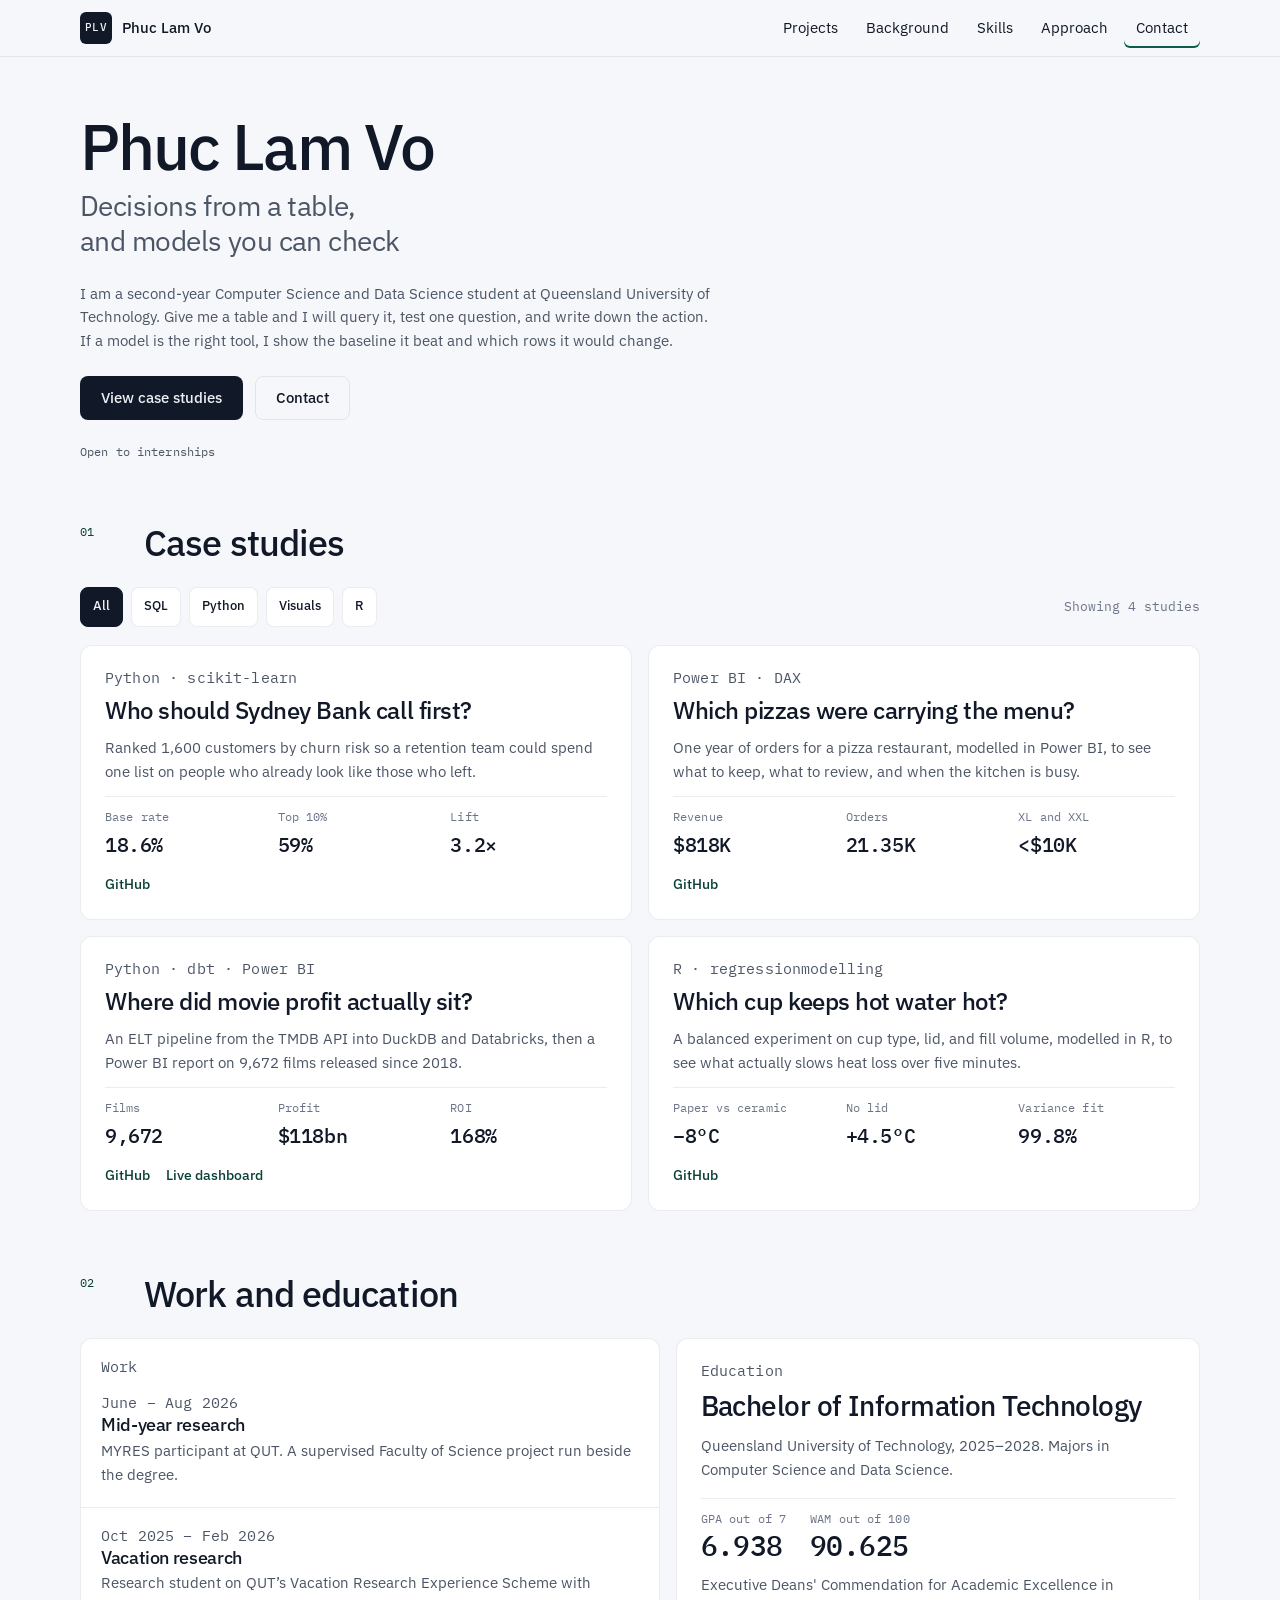
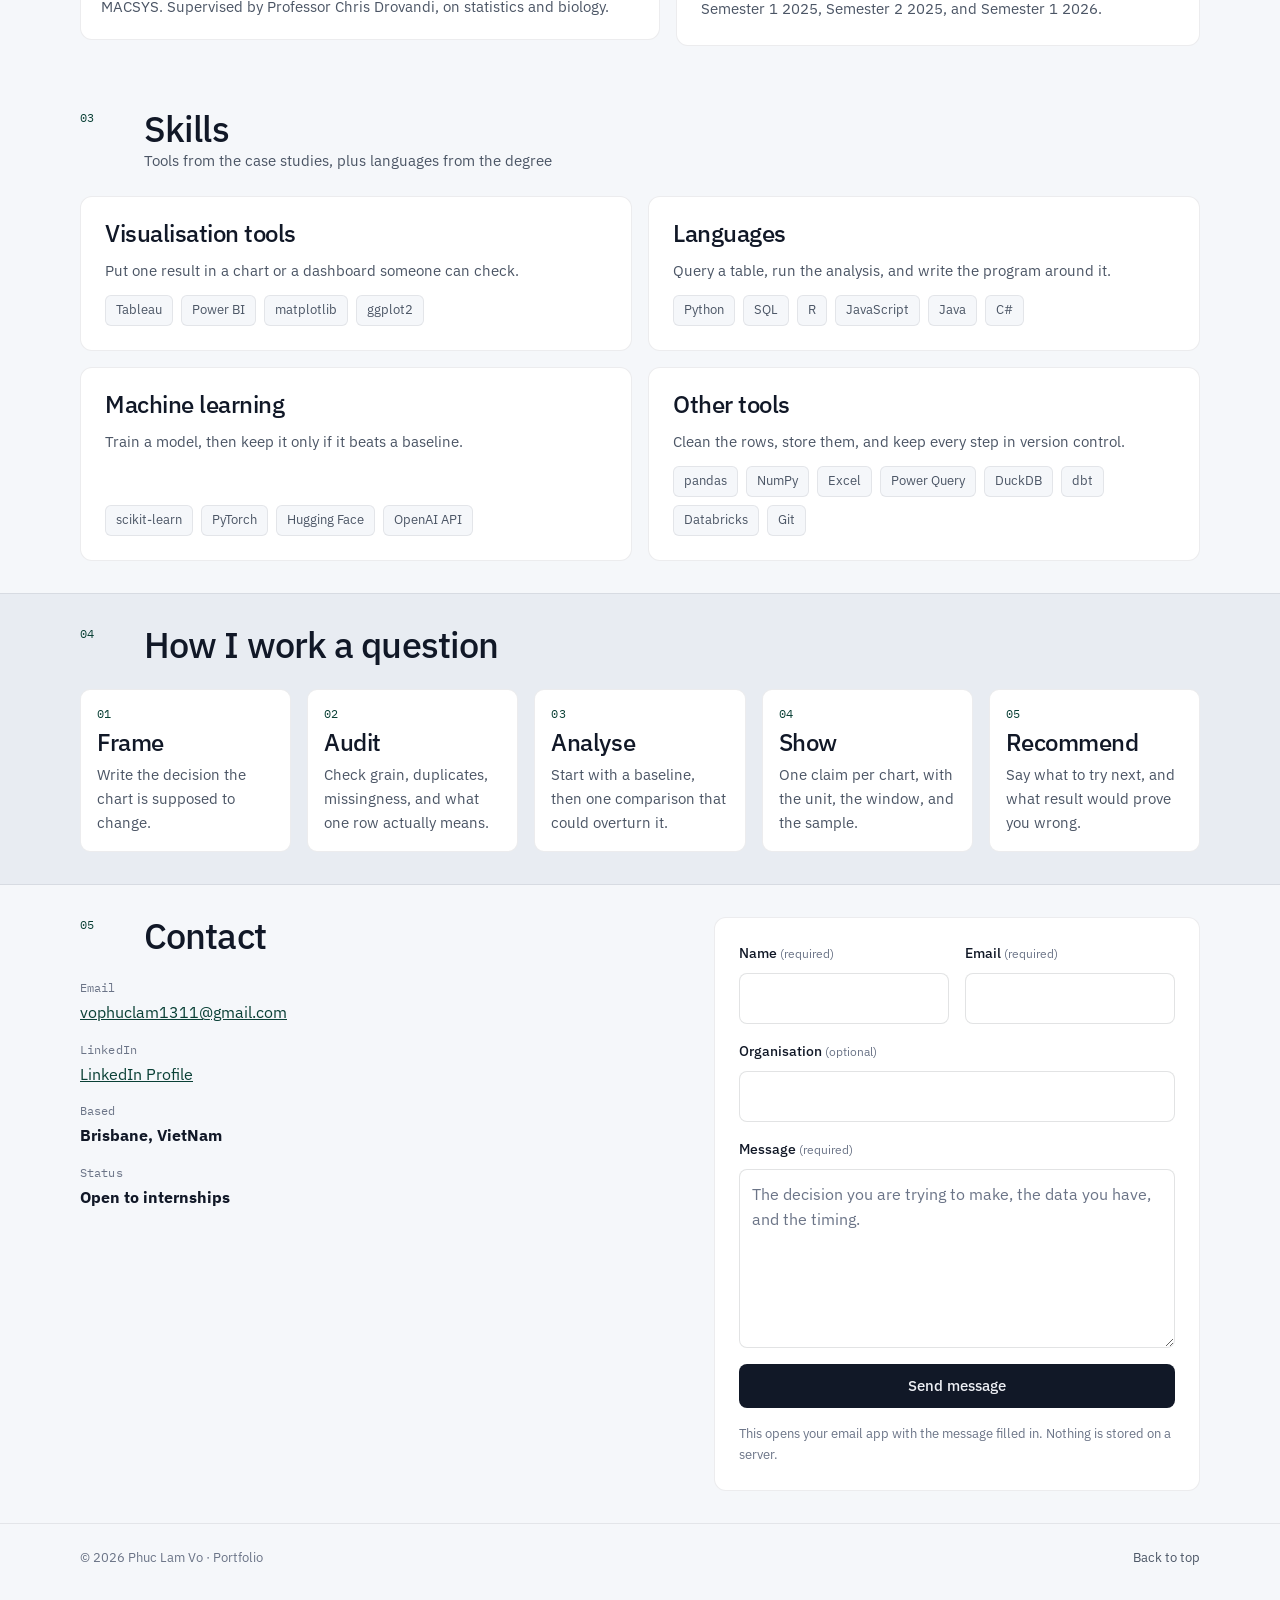
==== index.html @ daa35de5 "Develop the pages of portfolio" ====
<!DOCTYPE html>
<html lang="en-AU">
<head>
  <meta charset="utf-8">
  <meta name="viewport" content="width=device-width, initial-scale=1, viewport-fit=cover">
  <meta name="description" content="SQL, Python, and case studies that end in a decision you can check.">
  <meta name="theme-color" content="#f5f7fa">
  <title>Phuc Lam Vo</title>
  <link rel="icon" href="assets/favicon.svg" type="image/svg+xml">
  <link rel="preconnect" href="https://fonts.googleapis.com">
  <link rel="preconnect" href="https://fonts.gstatic.com" crossorigin>
  <link href="https://fonts.googleapis.com/css2?family=IBM+Plex+Mono:wght@400;500&amp;family=IBM+Plex+Sans:wght@400;500&amp;display=swap" rel="stylesheet">
  <link rel="stylesheet" href="css/styles.css">
  <script src="js/main.js" defer></script>
</head>
<body id="top">
  <a class="skip" href="#content">Skip to content</a>
  <header class="site-header">
    <div class="wrap header-inner">
      <a class="brand" href="#top">
        <span class="brand-mark" aria-hidden="true">PLV</span>
        <span class="brand-name">Phuc Lam Vo</span>
      </a>
      <button class="nav-toggle" type="button" aria-expanded="false" aria-controls="site-nav">
        <span class="nav-toggle-lines" aria-hidden="true"></span>
        <span class="visually-hidden">Menu</span>
      </button>
      <nav id="site-nav" class="nav-panel" aria-label="Primary">
        <a href="#projects">Projects</a>
        <a href="#background">Background</a>
        <a href="#skills">Skills</a>
        <a href="#approach">Approach</a>
        <a href="#contact">Contact</a>
      </nav>
    </div>
  </header>

  <main id="content" tabindex="-1">
    <section class="hero">
      <div class="wrap hero-copy">
        <div class="hero-title">
          <h1>Phuc Lam Vo</h1>
          <p class="display">Decisions from a table, and models you can check</p>
        </div>
          <p class="lede">I am a second-year Computer Science and Data Science student at Queensland University of Technology. Give me a table and I will query it, test one question, and write down the action. If a model is the right tool, I show the baseline it beat and which rows it would change.</p>
        <div class="hero-actions">
          <a class="btn btn-primary" href="#projects">View case studies</a>
          <a class="btn btn-ghost" href="#contact">Contact</a>
        </div>
        <p class="availability">Open to internships</p>
      </div>
    </section>





    <section class="section" id="projects">
      <div class="wrap">
        <header class="section-head">
          <p class="index">01</p>
          <div>
            <h2>Case studies</h2>
          </div>
        </header>
        <div class="projects-toolbar">
          <div class="filters" role="group" aria-label="Filter case studies">
            <button class="filter" type="button" data-filter="all" aria-pressed="true">All</button>
            <button class="filter" type="button" data-filter="sql" aria-pressed="false">SQL</button>
            <button class="filter" type="button" data-filter="python" aria-pressed="false">Python</button>
            <button class="filter" type="button" data-filter="visual" aria-pressed="false">Visuals</button>
            <button class="filter" type="button" data-filter="r" aria-pressed="false">R</button>
          </div>
          <p id="project-count" aria-live="polite">Showing 4 studies</p>
        </div>
        <div class="project-list">
          <article class="project" data-tags="python visual">
            <p class="kicker">Python · scikit-learn</p>
            <h3>Who should Sydney Bank call first?</h3>
            <p>Ranked 1,600 customers by churn risk so a retention team could spend one list on people who already look like those who left.</p>
            <dl class="kpis">
              <div>
                <dt>Base rate</dt>
                <dd>18.6%</dd>
              </div>
              <div>
                <dt>Top 10%</dt>
                <dd>59%</dd>
              </div>
              <div>
                <dt>Lift</dt>
                <dd>3.2×</dd>
              </div>
            </dl>
            <div class="case case-links">
              <a class="case-link" href="https://github.com/volam1311/Sydney-Bank-Churn-Prediction" rel="noopener">GitHub</a>
            </div>
          </article>

          <article class="project" data-tags="visual">
            <p class="kicker">Power BI · DAX</p>
            <h3>Which pizzas were carrying the menu?</h3>
            <p>One year of orders for a pizza restaurant, modelled in Power BI, to see what to keep, what to review, and when the kitchen is busy.</p>
            <dl class="kpis">
              <div>
                <dt>Revenue</dt>
                <dd>$818K</dd>
              </div>
              <div>
                <dt>Orders</dt>
                <dd>21.35K</dd>
              </div>
              <div>
                <dt>XL and XXL</dt>
                <dd>&lt;$10K</dd>
              </div>
            </dl>
            <div class="case case-links">
              <a class="case-link" href="https://github.com/volam1311/Pizza-Sales-Analysis" rel="noopener">GitHub</a>
            </div>
          </article>

          <article class="project" data-tags="python sql visual">
            <p class="kicker">Python · dbt · Power BI</p>
            <h3>Where did movie profit actually sit?</h3>
            <p>An ELT pipeline from the TMDB API into DuckDB and Databricks, then a Power BI report on 9,672 films released since 2018.</p>
            <dl class="kpis">
              <div>
                <dt>Films</dt>
                <dd>9,672</dd>
              </div>
              <div>
                <dt>Profit</dt>
                <dd>$118bn</dd>
              </div>
              <div>
                <dt>ROI</dt>
                <dd>168%</dd>
              </div>
            </dl>
            <div class="case case-links">
              <a class="case-link" href="https://github.com/volam1311/Movie-Analysis" rel="noopener">GitHub</a>
              <a class="case-link" href="https://app.powerbi.com/view?r=eyJrIjoiY2UyYzdlYjMtZWRmMy00ZTU4LTgyZTEtZjM1YWY1MTcwNmUxIiwidCI6ImVhNWI1ODBhLTIzMmEtNGUwNy05ZTJkLThjNjIwMGMxZDVmNCJ9" rel="noopener">Live dashboard</a>
            </div>
          </article>

          <article class="project" data-tags="r visual">
            <p class="kicker">R · regressionmodelling</p>
            <h3>Which cup keeps hot water hot?</h3>
            <p>A balanced experiment on cup type, lid, and fill volume, modelled in R, to see what actually slows heat loss over five minutes.</p>
            <dl class="kpis">
              <div>
                <dt>Paper vs ceramic</dt>
                <dd>−8°C</dd>
              </div>
              <div>
                <dt>No lid</dt>
                <dd>+4.5°C</dd>
              </div>
              <div>
                <dt>Variance fit</dt>
                <dd>99.8%</dd>
              </div>
            </dl>
            <div class="case case-links">
              <a class="case-link" href="https://github.com/volam1311/Water-Temperature-Analyzer" rel="noopener">GitHub</a>
            </div>
          </article>
        </div>
        <p id="project-empty" class="empty" hidden>No case studies in this group.</p>
      </div>
    </section>
    <section class="section" id="background">
      <div class="wrap">
        <header class="section-head">
          <p class="index">02</p>
          <div>
            <h2>Work and education</h2>
          </div>
        </header>
        <div class="record">
          <div class="record-notes">
            <p class="kicker record-label">Work</p>
            <article>
              <p class="when">June – Aug 2026</p>
              <h3>Mid-year research</h3>
              <p>MYRES participant at QUT. A supervised Faculty of Science project run beside the degree.</p>
            </article>
            <article>
              <p class="when">Oct 2025 – Feb 2026</p>
              <h3>Vacation research</h3>
              <p>Research student on QUT’s Vacation Research Experience Scheme with MACSYS. Supervised by Professor Chris Drovandi, on statistics and biology.</p>
            </article>
          </div>
          <article class="record-degree">
            <p class="kicker">Education</p>
            <h3>Bachelor of Information Technology</h3>
            <p>Queensland University of Technology, 2025–2028. Majors in Computer Science and Data Science.</p>
            <dl class="kpis">
              <div>
                <dt>GPA out of 7</dt>
                <dd>6.938</dd>
              </div>
              <div>
                <dt>WAM out of 100</dt>
                <dd>90.625</dd>
              </div>
            </dl>
            <p>Executive Deans' Commendation for Academic Excellence in Semester 1 2025, Semester 2 2025, and Semester 1 2026.</p>
          </article>
        </div>
      </div>
    </section>
    <section class="section" id="skills">
      <div class="wrap">
        <header class="section-head">
          <p class="index">03</p>
          <div>
            <h2>Skills</h2>
            <p class="lede">Tools from the case studies, plus languages from the degree</p>
          </div>
        </header>
        <div class="skill-grid">
          <article class="skill">
            <h3>Visualisation tools</h3>
            <p>Put one result in a chart or a dashboard someone can check.</p>
            <ul class="chips">
              <li>Tableau</li>
              <li>Power BI</li>
              <li>matplotlib</li>
              <li>ggplot2</li>
            </ul>
          </article>
          <article class="skill">
            <h3>Languages</h3>
            <p>Query a table, run the analysis, and write the program around it.</p>
            <ul class="chips">
              <li>Python</li>
              <li>SQL</li>
              <li>R</li>
              <li>JavaScript</li>
              <li>Java</li>
              <li>C#</li>
            </ul>
          </article>
          <article class="skill">
            <h3>Machine learning</h3>
            <p>Train a model, then keep it only if it beats a baseline.</p>
            <ul class="chips">
              <li>scikit-learn</li>
              <li>PyTorch</li>
              <li>Hugging Face</li>
              <li>OpenAI API</li>
            </ul>
          </article>
          <article class="skill">
            <h3>Other tools</h3>
            <p>Clean the rows, store them, and keep every step in version control.</p>
            <ul class="chips">
              <li>pandas</li>
              <li>NumPy</li>
              <li>Excel</li>
              <li>Power Query</li>
              <li>DuckDB</li>
              <li>dbt</li>
              <li>Databricks</li>
              <li>Git</li>
            </ul>
          </article>
        </div>
      </div>
    </section>
    <section class="section band" id="approach">
      <div class="wrap">
        <header class="section-head">
          <p class="index">04</p>
          <div>
            <h2>How I work a question</h2>
          </div>
        </header>
        <ol class="steps">
          <li>
            <span class="step-num">01</span>
            <h3>Frame</h3>
            <p>Write the decision the chart is supposed to change.</p>
          </li>
          <li>
            <span class="step-num">02</span>
            <h3>Audit</h3>
            <p>Check grain, duplicates, missingness, and what one row actually means.</p>
          </li>
          <li>
            <span class="step-num">03</span>
            <h3>Analyse</h3>
            <p>Start with a baseline, then one comparison that could overturn it.</p>
          </li>
          <li>
            <span class="step-num">04</span>
            <h3>Show</h3>
            <p>One claim per chart, with the unit, the window, and the sample.</p>
          </li>
          <li>
            <span class="step-num">05</span>
            <h3>Recommend</h3>
            <p>Say what to try next, and what result would prove you wrong.</p>
          </li>
        </ol>
      </div>
    </section>
    <section class="section" id="contact">
      <div class="wrap contact-grid">
        <div>
          <header class="section-head">
            <p class="index">05</p>
            <div>
              <h2>Contact</h2>
            </div>
          </header>
          <ul class="contact-list">
            <li>
              <span>Email</span>
              <a id="email-link" href="mailto:vophuclam1311@gmail.com">vophuclam1311@gmail.com</a>
            </li>
            <li>
              <span>LinkedIn</span>
              <a href="https://www.linkedin.com/in/phuc-lam-vo-281034336/" rel="noopener">LinkedIn Profile</a>
            </li>
            <li>
              <span>Based</span>
              <strong>Brisbane, VietNam</strong>
            </li>
            <li>
              <span>Status</span>
              <strong>Open to internships</strong>
            </li>
          </ul>
        </div>
        <form class="form-card" id="contact-form" action="mailto:hello@example.com" method="post" enctype="text/plain">
          <p id="form-status" class="form-status" role="status" hidden></p>
          <div class="hp" aria-hidden="true">
            <label>Website <input type="text" name="website" tabindex="-1" autocomplete="off"></label>
          </div>
          <div class="form-row">
            <div class="field">
              <label for="name">Name <span class="req">(required)</span></label>
              <input id="name" name="name" type="text" autocomplete="name" required>
              <p class="field-error" id="name-error" hidden></p>
            </div>
            <div class="field">
              <label for="email">Email <span class="req">(required)</span></label>
              <input id="email" name="email" type="email" autocomplete="email" required>
              <p class="field-error" id="email-error" hidden></p>
            </div>
          </div>
          <div class="field">
            <label for="org">Organisation <span class="req">(optional)</span></label>
            <input id="org" name="org" type="text" autocomplete="organization">
          </div>
          <div class="field">
            <label for="message">Message <span class="req">(required)</span></label>
            <textarea id="message" name="message" rows="6" required placeholder="The decision you are trying to make, the data you have, and the timing."></textarea>
            <p class="field-error" id="message-error" hidden></p>
          </div>
          <button class="btn btn-primary" type="submit">Send message</button>
          <p class="form-hint">This opens your email app with the message filled in. Nothing is stored on a server.</p>
        </form>
      </div>
    </section>
  </main>

  <footer class="site-footer">
    <div class="wrap footer-inner">
      <p>© <span id="year">2026</span> <span class="brand-name">Phuc Lam Vo</span> · Portfolio</p>
      <a href="#top">Back to top</a>
    </div>
  </footer>
  <noscript>
    <p class="noscript">Project filters need JavaScript. Case studies, skills, and contact details stay readable without it.</p>
  </noscript>
</body>
</html>
---- css/styles.css ----
/* Responsive layout is CSS: fluid type, wrapping flex, and grids that collapse.
   Breakpoints: 25rem, 40rem, 48rem, 54rem, 68rem. JavaScript does not set layout. */

:root {
  --sans: "IBM Plex Sans", "Segoe UI", sans-serif;
  --mono: "IBM Plex Mono", ui-monospace, "SFMono-Regular", Menlo, Consolas, monospace;
  --bg: #f5f7fa;
  --bg-raised: #ffffff;
  --bg-soft: #eceff4;
  --band: #e8ecf2;
  --ink: #111827;
  --secondary: #4b5565;
  --muted: #6b7487;
  --line: rgba(17, 24, 39, 0.08);
  --accent: #0f5c4c;
  --accent-deep: #0a4036;
  --chart-line: #c9a227;
  --header-h: 56px;
  --radius-control: 8px;
  --radius-card: 12px;
  --radius-panel: 16px;
  --ease: cubic-bezier(0.22, 1, 0.36, 1);
  --shadow-float: 0 8px 24px rgba(17, 24, 39, 0.06);
  color-scheme: light;
}

*,
*::before,
*::after {
  box-sizing: border-box;
}

[hidden] {
  display: none !important;
}

html {
  scroll-behavior: smooth;
  -webkit-text-size-adjust: 100%;
  text-size-adjust: 100%;
}

body {
  margin: 0;
  font-family: var(--sans);
  font-size: clamp(15px, 0.35vw + 14px, 16px);
  line-height: 1.6;
  font-weight: 400;
  color: var(--ink);
  background: var(--bg);
  overflow-x: clip;
  padding-left: env(safe-area-inset-left);
  padding-right: env(safe-area-inset-right);
  padding-bottom: env(safe-area-inset-bottom);
}

h1,
h2,
h3,
.display {
  font-family: var(--sans);
  font-weight: 500;
  letter-spacing: -0.02em;
  line-height: 1.08;
}

h1,
h2,
h3,
h4,
p,
ul,
ol,
dl,
figure {
  margin: 0;
}

h1,
h2,
h3,
p {
  overflow-wrap: break-word;
}

img,
svg {
  max-width: 100%;
}

button,
input,
textarea {
  font: inherit;
  color: inherit;
}

button {
  background: none;
  border: 0;
  padding: 0;
  cursor: pointer;
}

a {
  color: var(--accent-deep);
}

::selection {
  background: var(--accent);
  color: #fff;
}

:focus-visible {
  outline: 2px solid var(--accent);
  outline-offset: 3px;
}

.visually-hidden {
  position: absolute;
  width: 1px;
  height: 1px;
  padding: 0;
  margin: -1px;
  overflow: hidden;
  clip: rect(0, 0, 0, 0);
  white-space: nowrap;
  border: 0;
}

.skip {
  position: absolute;
  left: 16px;
  top: -64px;
  z-index: 50;
  background: var(--bg-raised);
  color: var(--ink);
  padding: 8px 12px;
  border-radius: 6px;
}

.skip:focus {
  top: 8px;
}

.wrap {
  width: min(1120px, calc(100% - 32px));
  margin-inline: auto;
  max-width: 100%;
}

.site-header {
  position: sticky;
  top: 0;
  z-index: 30;
  background: color-mix(in srgb, var(--bg) 92%, transparent);
  backdrop-filter: blur(8px);
  border-bottom: 1px solid var(--line);
  padding-top: env(safe-area-inset-top);
}

.header-inner {
  position: relative;
  display: flex;
  align-items: center;
  justify-content: space-between;
  gap: 12px;
  min-height: var(--header-h);
}

.brand {
  display: flex;
  align-items: center;
  gap: 10px;
  flex: 1 1 auto;
  min-width: 0;
  color: inherit;
  text-decoration: none;
  font-weight: 500;
  font-size: 15px;
}

.brand-mark {
  display: grid;
  place-items: center;
  flex-shrink: 0;
  width: 32px;
  height: 32px;
  border-radius: 6px;
  background: var(--ink);
  color: #eef0f5;
  font-family: var(--mono);
  font-size: 11px;
  font-weight: 500;
  letter-spacing: 0.02em;
}

.brand-name {
  min-width: 0;
  overflow: hidden;
  text-overflow: ellipsis;
  white-space: nowrap;
}

.nav-toggle {
  display: grid;
  place-items: center;
  flex: 0 0 auto;
  width: 44px;
  height: 44px;
  border: 1px solid var(--line);
  border-radius: var(--radius-control);
  background: var(--bg-raised);
  transition: background-color 140ms var(--ease), border-color 140ms var(--ease);
}

.nav-toggle-lines,
.nav-toggle-lines::before,
.nav-toggle-lines::after {
  display: block;
  width: 16px;
  height: 2px;
  background: currentColor;
  position: relative;
  transition: transform 160ms var(--ease), top 160ms var(--ease), background-color 160ms var(--ease);
}

.nav-toggle-lines::before,
.nav-toggle-lines::after {
  content: "";
  position: absolute;
  left: 0;
}

.nav-toggle-lines::before {
  top: -5px;
}

.nav-toggle-lines::after {
  top: 5px;
}

.nav-toggle[aria-expanded="true"] .nav-toggle-lines {
  background: transparent;
}

.nav-toggle[aria-expanded="true"] .nav-toggle-lines::before {
  top: 0;
  transform: rotate(45deg);
}

.nav-toggle[aria-expanded="true"] .nav-toggle-lines::after {
  top: 0;
  transform: rotate(-45deg);
}

.nav-panel {
  display: none;
  position: absolute;
  top: calc(100% + 8px);
  left: 0;
  right: 0;
  padding: 8px;
  background: var(--bg-raised);
  border: 1px solid var(--line);
  border-radius: var(--radius-card);
  box-shadow: var(--shadow-float);
}

.nav-panel.is-open {
  display: grid;
}

.nav-panel a {
  display: block;
  padding: 12px;
  border-radius: 6px;
  color: inherit;
  text-decoration: none;
  font-size: 15px;
  transition: background-color 140ms var(--ease);
}

.nav-panel a:hover,
.nav-panel a[aria-current="true"] {
  background: var(--bg-soft);
}

main:focus {
  outline: none;
}

.section,
.hero {
  scroll-margin-top: calc(var(--header-h) + 12px);
}

.hero {
  padding-block: 32px;
}

.hero-grid,
.skill-grid,
.project-list,
.contact-grid,
.steps {
  display: grid;
  gap: 16px;
}

.hero-grid {
  gap: 32px;
}

.hero-copy {
  display: grid;
  gap: 20px;
  justify-items: start;
  min-width: 0;
  align-content: center;
}

.hero-title {
  display: grid;
  gap: 8px;
}

.eyebrow,
.kicker,
.repo-link,
.index,
.when,
.step-num,
.chart-kicker,
.metric-kicker,
.contact-list span,
caption,
.kpis dt,
.availability {
  font-family: var(--mono);
  font-size: 12px;
  line-height: 16px;
  letter-spacing: 0.01em;
  font-weight: 400;
}

.eyebrow,
.kicker,
.index,
.step-num,
.availability {
  color: var(--accent-deep);
}

.availability {
  color: var(--secondary);
}

.repo-link {
  display: inline-block;
  margin-top: 8px;
  color: var(--accent-deep);
  font-weight: 500;
  text-decoration: none;
}

.repo-link:hover {
  text-decoration: underline;
}

h1 {
  font-size: clamp(32px, 8vw, 64px);
  line-height: 1.05;
  letter-spacing: -0.03em;
  text-wrap: balance;
  max-width: 100%;
}

.display {
  max-width: min(36rem, 100%);
  font-size: clamp(18px, 4.2vw, 28px);
  line-height: 1.25;
  letter-spacing: -0.02em;
  font-weight: 400;
  color: var(--secondary);
  text-wrap: balance;
}

.lede {
  max-width: 40rem;
  width: 100%;
  color: var(--secondary);
  font-size: clamp(14px, 2.5vw, 15px);
  line-height: 1.55;
}

.hero-actions,
.filters,
.chips,
.footer-inner {
  display: flex;
  flex-wrap: wrap;
  gap: 8px;
}

.hero-actions {
  gap: 12px;
  width: 100%;
}

.btn {
  display: inline-flex;
  align-items: center;
  justify-content: center;
  min-height: 44px;
  padding: 8px 20px;
  border-radius: var(--radius-control);
  border: 1px solid transparent;
  text-decoration: none;
  font-weight: 500;
  font-size: 15px;
  transition: background-color 140ms var(--ease), border-color 140ms var(--ease), color 140ms var(--ease), transform 120ms var(--ease);
}

.btn:active {
  transform: scale(0.98);
}

.btn-primary {
  background: var(--ink);
  color: #eef0f5;
}

.btn-ghost {
  background: transparent;
  color: var(--ink);
  border-color: var(--line);
}

.chart-card {
  position: relative;
  min-width: 0;
  width: 100%;
  max-width: 100%;
  padding: 16px;
  border-radius: var(--radius-panel);
  background: #11141c;
  color: #eef0f5;
}

.chart-kicker,
.chart-caption,
.chart-blurb {
  color: #a3a9b8;
}

.metric-kicker {
  margin-top: 16px;
  color: #7a8296;
}

.chart-headline {
  display: flex;
  flex-wrap: wrap;
  align-items: baseline;
  justify-content: space-between;
  gap: 8px 16px;
  margin-top: 4px;
}

.metric-value {
  font-family: var(--sans);
  font-size: clamp(32px, 8vw, 52px);
  line-height: 1;
  letter-spacing: -0.03em;
  font-weight: 500;
  font-variant-numeric: tabular-nums;
}

.delta {
  font-family: var(--mono);
  font-size: 12px;
  line-height: 16px;
  font-variant-numeric: tabular-nums;
  color: #a3a9b8;
}

.delta[data-tone="good"] {
  color: #4cc38a;
}

.delta[data-tone="bad"] {
  color: #e5484d;
}

.delta[data-tone="flat"] {
  color: #a3a9b8;
}

.chart-svg {
  display: block;
  width: 100%;
  height: auto;
  margin-top: 8px;
  cursor: crosshair;
  touch-action: pan-y;
  overflow: visible;
}

.chart-svg .gridline {
  stroke: rgba(238, 240, 245, 0.1);
  stroke-width: 1;
}

.chart-svg .tick,
.chart-svg .axis {
  fill: rgba(238, 240, 245, 0.55);
  font-family: var(--mono);
}

.chart-svg .line {
  fill: none;
  stroke: var(--chart-line);
  stroke-width: 2;
  stroke-linejoin: round;
  stroke-linecap: round;
}

.chart-svg .area {
  fill: rgba(201, 162, 39, 0.12);
}

.chart-svg .dot {
  fill: #eef0f5;
  stroke: var(--chart-line);
  stroke-width: 2;
}

.chart-blurb,
.chart-caption {
  margin-top: 12px;
  font-size: 14px;
  line-height: 1.45;
}

.chart-caption {
  font-size: 12px;
  color: #7a8296;
}

.segment {
  display: grid;
  grid-template-columns: repeat(3, minmax(0, 1fr));
  gap: 4px;
  margin-top: 16px;
  padding: 4px;
  border-radius: 10px;
  background: #1a1e28;
}

.segment button {
  min-height: 40px;
  min-width: 0;
  padding: 4px 6px;
  border-radius: 6px;
  color: #a3a9b8;
  font-size: clamp(12px, 2.8vw, 13px);
  font-weight: 500;
  transition: background-color 140ms var(--ease), color 140ms var(--ease);
}

.segment button[aria-pressed="true"] {
  background: #eceff4;
  color: #11141c;
}

.chart-card :focus-visible {
  outline-color: var(--chart-line);
}

.chart-card ::selection {
  background: var(--chart-line);
  color: #11141c;
}

.value-list {
  margin-top: 4px;
}

.value-list summary,
.case summary {
  display: inline-flex;
  align-items: center;
  gap: 8px;
  min-height: 40px;
  cursor: pointer;
  list-style: none;
}

.value-list summary::-webkit-details-marker,
.case summary::-webkit-details-marker {
  display: none;
}

.value-list summary {
  color: #a3a9b8;
  font-size: 13px;
}

.value-list ol {
  display: grid;
  grid-template-columns: 1fr;
  gap: 4px 16px;
  margin: 0 0 8px;
  padding-left: 20px;
  color: #eef0f5;
  font-family: var(--mono);
  font-size: 12px;
}

.chart-tip {
  position: absolute;
  z-index: 2;
  padding: 4px 8px;
  border-radius: 4px;
  background: #eef0f5;
  color: #11141c;
  font-family: var(--mono);
  font-size: 12px;
  line-height: 1.2;
  white-space: nowrap;
  pointer-events: none;
  transform: translateX(-50%);
}

.section {
  padding-block: 32px;
}

.band {
  background: var(--band);
  border-block: 1px solid var(--line);
}

.section-head {
  display: grid;
  gap: 8px;
  margin-bottom: 24px;
}

h2 {
  font-size: clamp(24px, 4vw, 36px);
  letter-spacing: -0.025em;
  text-wrap: balance;
}

.skill,
.project,
.form-card {
  min-width: 0;
  width: 100%;
  max-width: 100%;
  padding: 16px;
  border: 1px solid var(--line);
  border-radius: var(--radius-card);
  background: var(--bg-raised);
}

.skill {
  display: flex;
  flex-direction: column;
  gap: 12px;
}

.skill h3,
.steps h3,
.timeline h3,
.project h3 {
  font-size: clamp(20px, 2vw, 24px);
  letter-spacing: -0.02em;
}

.skill p,
.project > p,
.steps p,
.timeline p,
.record-degree > p,
.record-notes p {
  color: var(--secondary);
  font-size: 15px;
}

.record {
  display: grid;
  gap: 16px;
}

.record-degree,
.record-notes {
  min-width: 0;
  border: 1px solid var(--line);
  border-radius: var(--radius-card);
  background: var(--bg-raised);
}

.record-degree {
  display: grid;
  gap: 12px;
  align-content: start;
  padding: 20px;
}

.record-degree .kpis {
  margin-top: 4px;
}

.record-degree h3 {
  font-size: clamp(22px, 2.4vw, 28px);
}

.record-degree .kpis dd {
  font-size: 28px;
  line-height: 1.1;
}

.record-notes {
  display: grid;
  align-content: start;
}

.record-notes article {
  display: grid;
  gap: 4px;
  padding: 20px;
}

.record-notes article + article {
  border-top: 1px solid var(--line);
}

.record-notes h3,
.record-earlier h3 {
  font-size: 18px;
}

.record-label {
  padding: 20px 20px 0;
}

.record-earlier {
  display: grid;
  gap: 4px;
  margin-top: 4px;
  padding-top: 16px;
  border-top: 1px solid var(--line);
}

.case-links {
  display: flex;
  flex-wrap: wrap;
  gap: 8px 16px;
}

.case-link {
  color: var(--accent-deep);
  font-weight: 500;
  font-size: 14px;
  text-decoration: none;
}

.case-link:hover {
  text-decoration: underline;
}

.chips {
  list-style: none;
  padding: 0;
  margin-top: auto;
  gap: 8px;
}

.chips li {
  padding: 4px 10px;
  border: 1px solid var(--line);
  border-radius: 6px;
  background: var(--bg);
  font-size: 13px;
  color: var(--secondary);
}

.projects-toolbar {
  display: flex;
  flex-wrap: wrap;
  align-items: center;
  justify-content: space-between;
  gap: 12px 16px;
  margin-bottom: 16px;
}

.filters {
  max-width: 100%;
  overflow-x: auto;
  overscroll-behavior-x: contain;
  -webkit-overflow-scrolling: touch;
  scrollbar-width: thin;
  padding-bottom: 2px;
}

#project-count {
  color: var(--muted);
  font-size: 13px;
  font-family: var(--mono);
}

.filter {
  flex: 0 0 auto;
  min-height: 40px;
  padding: 4px 12px;
  border: 1px solid var(--line);
  border-radius: var(--radius-control);
  background: var(--bg-raised);
  font-size: 13px;
  font-weight: 500;
  transition: background-color 140ms var(--ease), border-color 140ms var(--ease), color 140ms var(--ease);
}

.filter[aria-pressed="true"] {
  background: var(--ink);
  color: #eef0f5;
  border-color: var(--ink);
}

.project-list {
  align-items: stretch;
}

.project {
  display: flex;
  flex-direction: column;
  gap: 12px;
  transition: border-color 140ms var(--ease), background-color 140ms var(--ease);
}

.project .kpis {
  display: grid;
  grid-template-columns: repeat(3, minmax(0, 1fr));
  gap: 12px 16px;
  margin-top: auto;
}

.project .kpis div {
  min-width: 0;
}

.project .case-links {
  margin-top: 0;
}

.case,
.case-body,
.table-scroll {
  min-width: 0;
  max-width: 100%;
}

.kpis {
  display: flex;
  flex-wrap: wrap;
  gap: 12px 24px;
  padding-top: 12px;
  border-top: 1px solid var(--line);
}

.kpis div {
  min-width: 72px;
}

.kpis dd {
  margin: 4px 0 0;
  font-family: var(--mono);
  font-size: 20px;
  font-weight: 500;
  letter-spacing: -0.02em;
  font-variant-numeric: tabular-nums;
}

.kpis dt {
  color: var(--muted);
}

.case summary {
  width: fit-content;
  color: var(--accent-deep);
  font-weight: 500;
  font-size: 14px;
}

.when-open {
  display: none;
}

.case[open] .when-closed {
  display: none;
}

.case[open] .when-open {
  display: inline;
}

.plus {
  position: relative;
  width: 12px;
  height: 12px;
}

.plus::before,
.plus::after {
  content: "";
  position: absolute;
  background: currentColor;
  border-radius: 1px;
}

.plus::before {
  width: 12px;
  height: 2px;
  top: 5px;
  left: 0;
}

.plus::after {
  width: 2px;
  height: 12px;
  left: 5px;
  top: 0;
}

.case[open] .plus::after {
  opacity: 0;
}

.case-body {
  display: grid;
  gap: 16px;
  padding-top: 8px;
}

.case-body h4 {
  margin-bottom: 4px;
  font-family: var(--mono);
  font-size: 12px;
  font-weight: 500;
  letter-spacing: 0.01em;
  color: var(--muted);
}

.case-body p {
  color: var(--secondary);
  font-size: 15px;
}

.decision {
  padding: 12px 16px;
  border-radius: 8px;
  background: var(--bg-soft);
  border: 1px solid var(--line);
  color: var(--ink);
}

.decision strong {
  font-weight: 500;
}

.table-scroll {
  display: block;
  width: 100%;
  max-width: 100%;
  overflow-x: auto;
  overscroll-behavior-x: contain;
  -webkit-overflow-scrolling: touch;
}

table {
  width: 100%;
  min-width: 416px;
  border-collapse: collapse;
}

caption {
  margin-bottom: 8px;
  text-align: left;
  color: var(--muted);
}

th,
td {
  padding: 8px 12px;
  border-bottom: 1px solid var(--line);
  text-align: left;
  white-space: nowrap;
  font-variant-numeric: tabular-nums;
}

th {
  font-family: var(--mono);
  font-size: 12px;
  font-weight: 500;
  letter-spacing: 0.01em;
  color: var(--muted);
}

.empty {
  margin-top: 16px;
  padding: 16px;
  border: 1px dashed rgba(17, 24, 39, 0.16);
  border-radius: var(--radius-card);
  color: var(--muted);
}

.steps {
  list-style: none;
  padding: 0;
}

.steps li {
  display: grid;
  gap: 8px;
  align-content: start;
  min-width: 0;
  padding: 16px;
  border: 1px solid var(--line);
  border-radius: 10px;
  background: var(--bg-raised);
}

.timeline {
  list-style: none;
  padding: 0;
}

.timeline li {
  display: grid;
  gap: 4px;
  padding-block: 20px;
  border-top: 1px solid var(--line);
}

.timeline li:last-child {
  border-bottom: 1px solid var(--line);
}

.when {
  color: var(--muted);
}

.contact-grid {
  align-items: start;
}

.contact-list {
  list-style: none;
  display: grid;
  gap: 16px;
  padding: 0;
}

.contact-list li {
  display: grid;
  gap: 4px;
}

.contact-list span {
  color: var(--muted);
}

.contact-list a {
  overflow-wrap: anywhere;
}

.form-card {
  display: grid;
  gap: 16px;
}

.form-row,
.field {
  display: grid;
  gap: 8px;
}

.form-row {
  gap: 16px;
}

label {
  font-weight: 500;
  font-size: 14px;
}

.req {
  color: var(--muted);
  font-size: 12px;
  font-weight: 400;
}

input,
textarea {
  width: 100%;
  padding: 12px;
  border: 1px solid rgba(17, 24, 39, 0.12);
  border-radius: var(--radius-control);
  background: #fff;
  transition: border-color 140ms var(--ease);
}

textarea {
  resize: vertical;
  min-height: 128px;
}

::placeholder {
  color: var(--muted);
  opacity: 1;
}

input[aria-invalid="true"],
textarea[aria-invalid="true"] {
  border-color: #dc2626;
}

.field-error {
  color: #dc2626;
  font-size: 13px;
}

.form-status {
  padding: 12px;
  border-radius: 8px;
  background: #e8f5f0;
  color: var(--accent-deep);
}

.form-status.is-error {
  background: #fde8e3;
  color: #8a2e1c;
}

.form-hint {
  color: var(--muted);
  font-size: 13px;
}

.hp {
  position: absolute;
  left: -9999px;
  height: 0;
  overflow: hidden;
}

.site-footer {
  padding-block: 24px 32px;
  border-top: 1px solid var(--line);
  color: var(--muted);
  font-size: 13px;
}

.footer-inner {
  justify-content: space-between;
  align-items: flex-start;
  gap: 12px;
}

.footer-inner p,
.footer-inner a {
  max-width: 100%;
}

.footer-inner a {
  color: var(--secondary);
  text-decoration: none;
}

.footer-inner a:hover {
  text-decoration: underline;
}

.noscript {
  padding: 12px 16px;
  background: #fde8e3;
  color: #8a2e1c;
}

/* Narrow phones: stack actions, keep chrome readable */
@media (max-width: 24.99rem) {
  .wrap {
    width: min(1120px, calc(100% - 24px));
  }

  .brand-name {
    font-size: 14px;
  }

  .hero-actions {
    flex-direction: column;
    align-items: stretch;
  }

  .hero-actions .btn {
    width: 100%;
  }

  .chart-headline {
    flex-direction: column;
    align-items: flex-start;
    gap: 4px;
  }

  .filters {
    flex-wrap: nowrap;
  }
}

@media (hover: hover) {
  .btn-primary:hover {
    background: #1f2937;
  }

  .btn-ghost:hover,
  .filter:hover,
  .nav-panel a:hover {
    background: var(--bg-soft);
  }

  .filter[aria-pressed="true"]:hover {
    background: var(--ink);
  }

  .project:hover {
    border-color: rgba(17, 24, 39, 0.16);
    background: #fafbfc;
  }

  .segment button:hover {
    color: #eef0f5;
  }

  .segment button[aria-pressed="true"]:hover {
    background: #fff;
    color: #11141c;
  }
}

@media (min-width: 40rem) {
  .wrap {
    width: min(1120px, calc(100% - 48px));
  }

  .hero {
    padding-block: 40px;
  }

  .section {
    padding-block: 32px;
  }

  .skill-grid,
  .steps {
    grid-template-columns: repeat(2, minmax(0, 1fr));
  }

  .record {
    grid-template-columns: minmax(0, 1.05fr) minmax(0, 0.95fr);
    align-items: start;
  }

  .record-degree {
    padding: 24px;
  }

  .section-head,
  .timeline li {
    grid-template-columns: 48px minmax(0, 1fr);
    gap: 8px 16px;
    align-items: start;
  }

  .form-row {
    grid-template-columns: repeat(2, minmax(0, 1fr));
  }

  .steps li:last-child {
    grid-column: 1 / -1;
  }

  .skill,
  .project,
  .form-card,
  .chart-card {
    padding: 24px;
  }

  .footer-inner {
    align-items: center;
  }
}

/* Tablet: split hero before desktop nav */
@media (min-width: 48rem) {
  .hero {
    padding-block: 56px;
  }

  .contact-grid {
    grid-template-columns: minmax(0, 1.1fr) minmax(0, 0.9fr);
    gap: clamp(24px, 4vw, 40px);
    align-items: center;
  }

  .contact-grid {
    align-items: start;
  }

  .hero-actions {
    width: auto;
  }

  .project-list {
    grid-template-columns: repeat(2, minmax(0, 1fr));
  }
}

@media (min-width: 54rem) {
  .nav-toggle {
    display: none;
  }

  .nav-panel,
  .nav-panel.is-open {
    display: flex;
    position: static;
    padding: 0;
    background: transparent;
    border: 0;
    box-shadow: none;
    gap: 4px;
    flex-wrap: wrap;
    justify-content: flex-end;
  }

  .nav-panel a {
    padding: 8px 12px;
  }

  .nav-panel a[aria-current="true"] {
    background: transparent;
    box-shadow: inset 0 -2px 0 var(--accent);
  }

  .hero {
    padding-block: 56px 32px;
  }

  .hero-copy {
    gap: 24px;
  }

  .section {
    padding-block: 32px;
  }
}

@media (min-width: 68rem) {
  .steps {
    grid-template-columns: repeat(5, minmax(0, 1fr));
  }

  .steps li:last-child {
    grid-column: auto;
  }
}

@media (prefers-reduced-motion: reduce) {
  html {
    scroll-behavior: auto;
  }

  *,
  *::before,
  *::after {
    animation: none !important;
    transition: none !important;
  }
}

@media print {
  .site-header,
  .chart-card,
  .filters,
  .form-card,
  .skip,
  .noscript {
    display: none !important;
  }

  body {
    background: #fff;
  }

  .project,
  .skill {
    break-inside: avoid;
  }
}
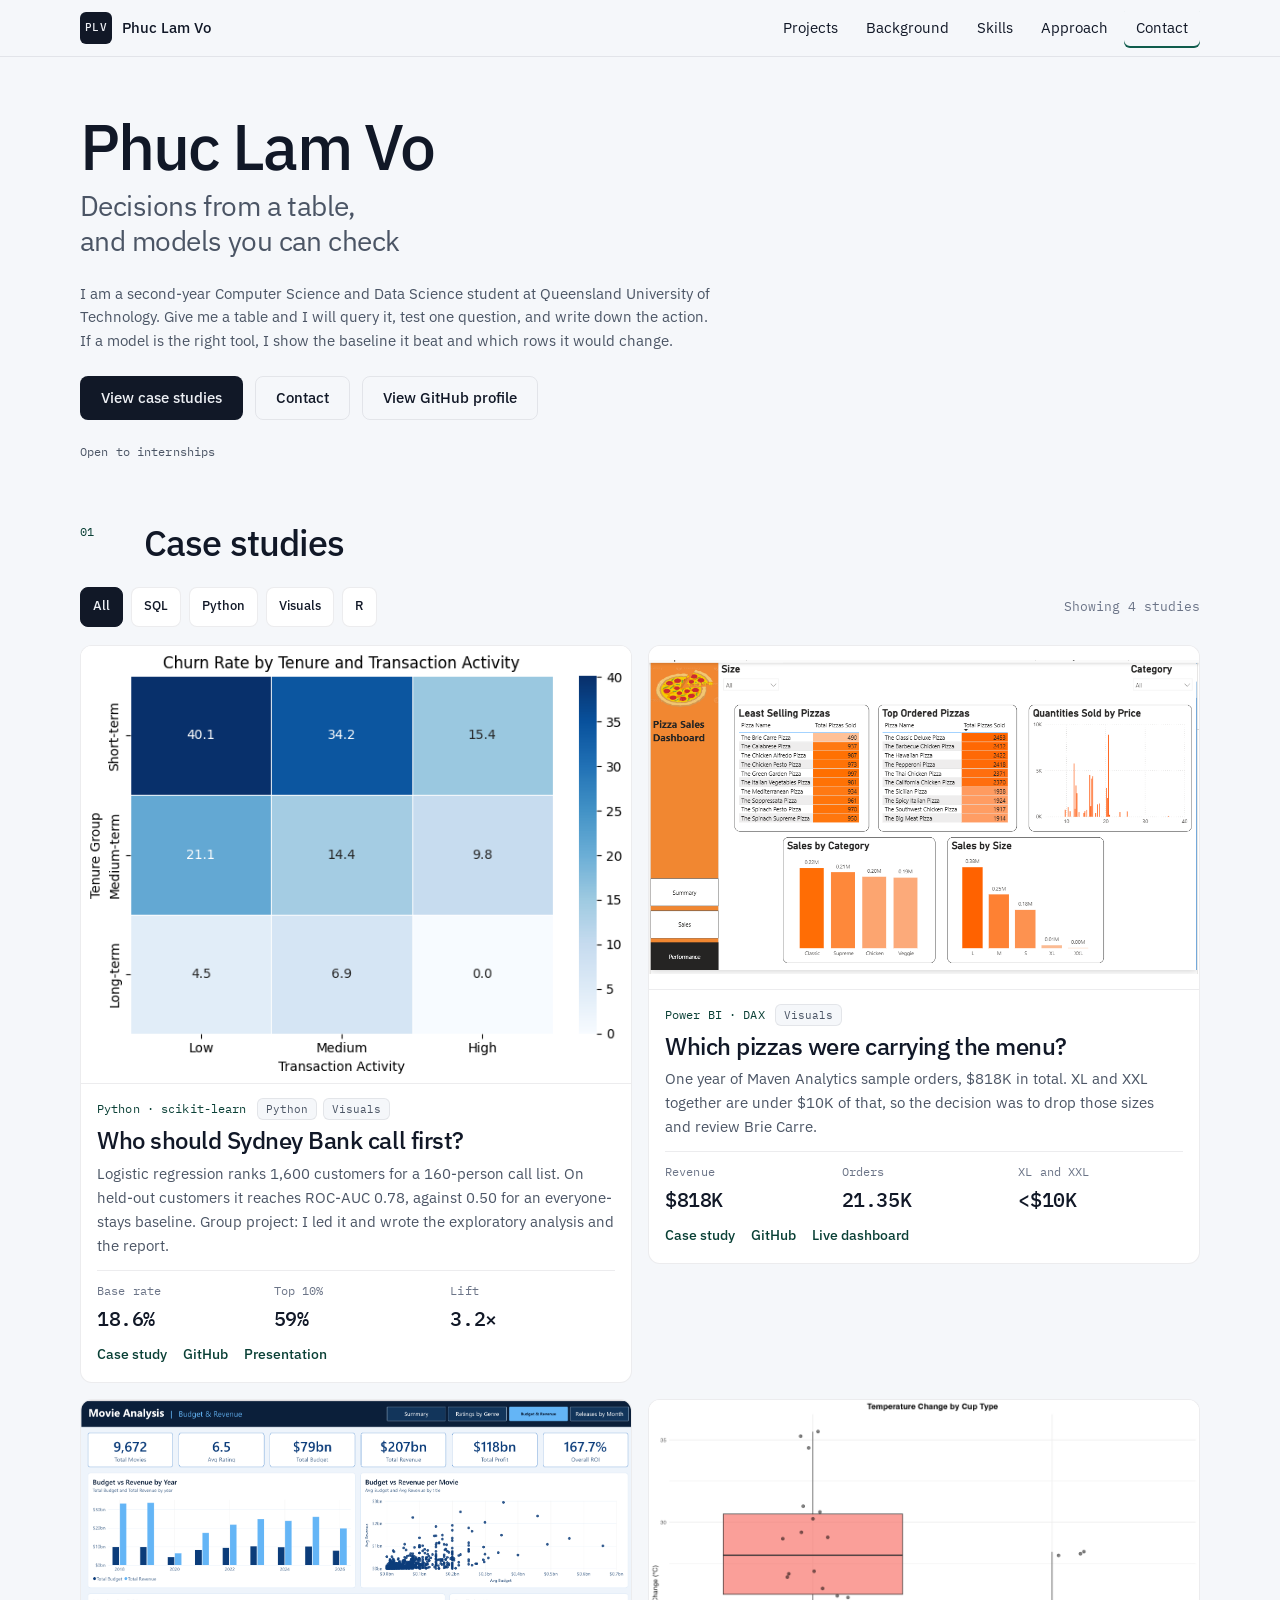
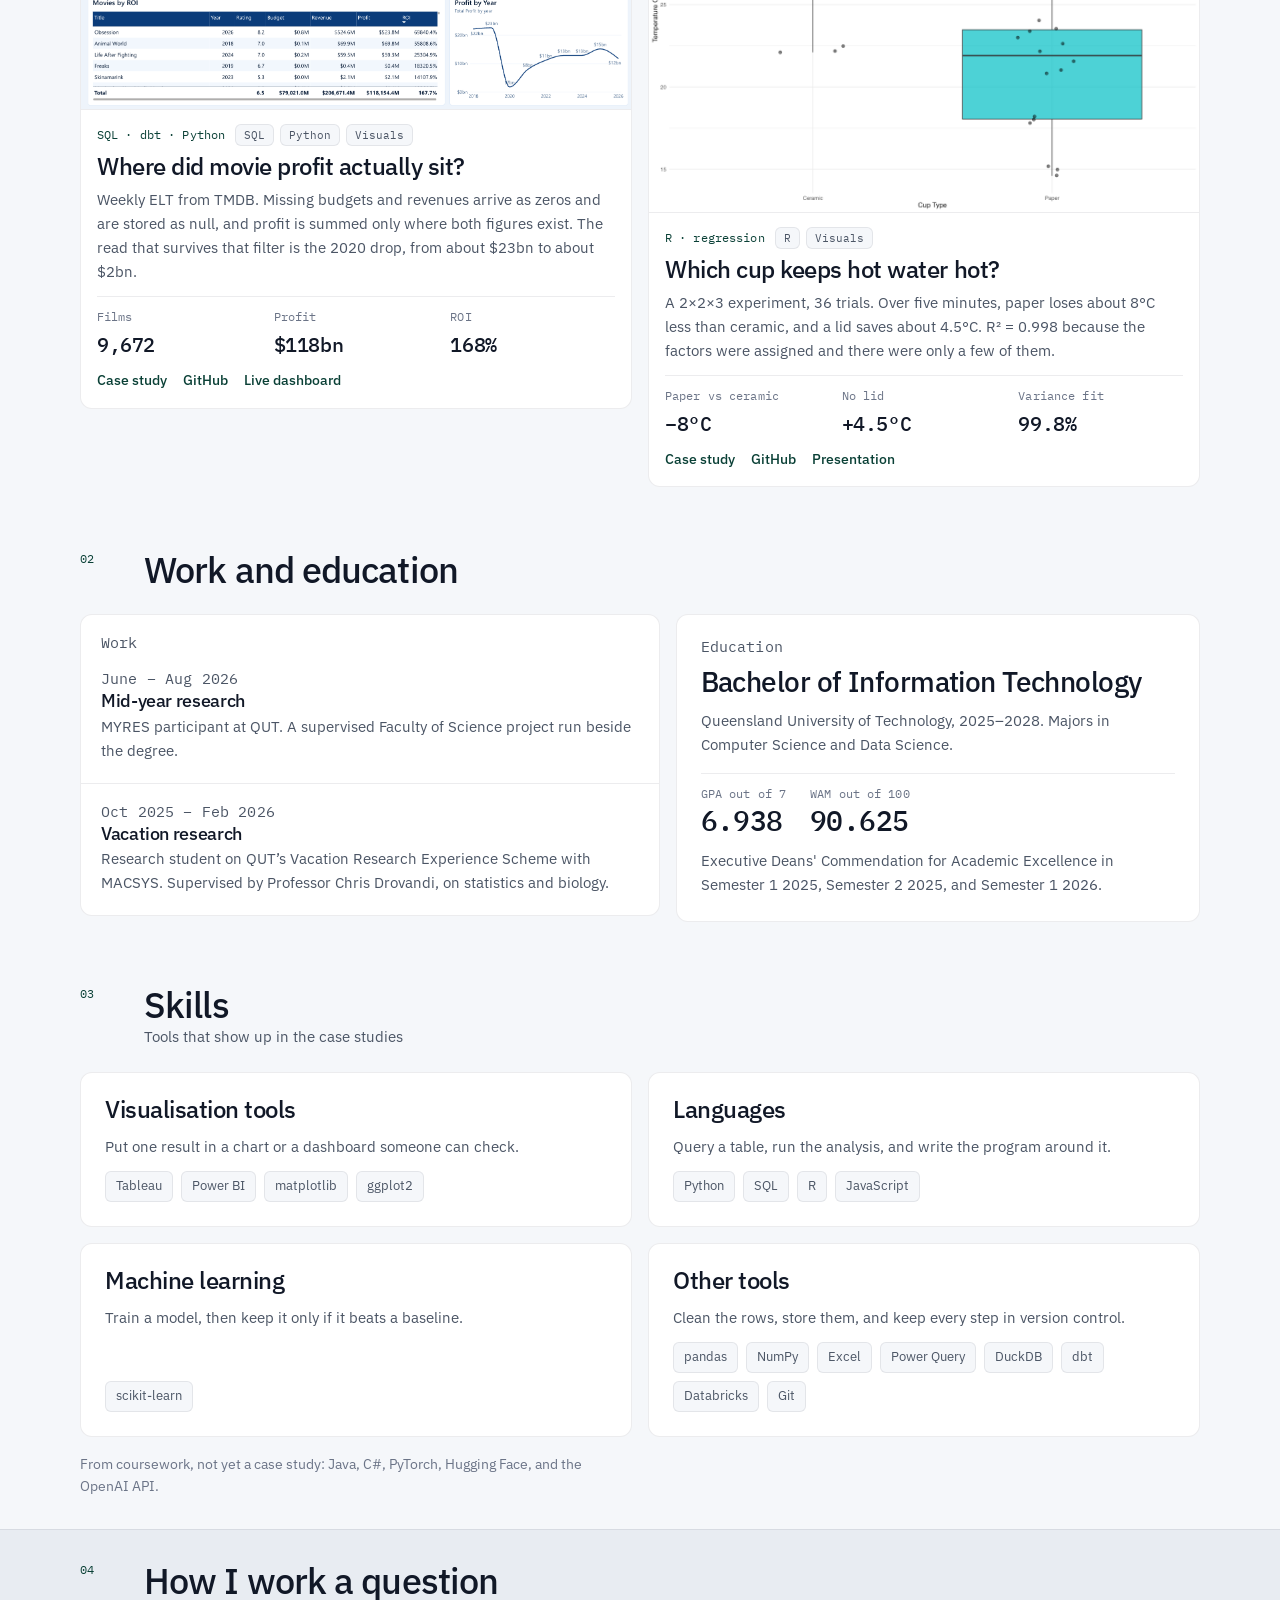
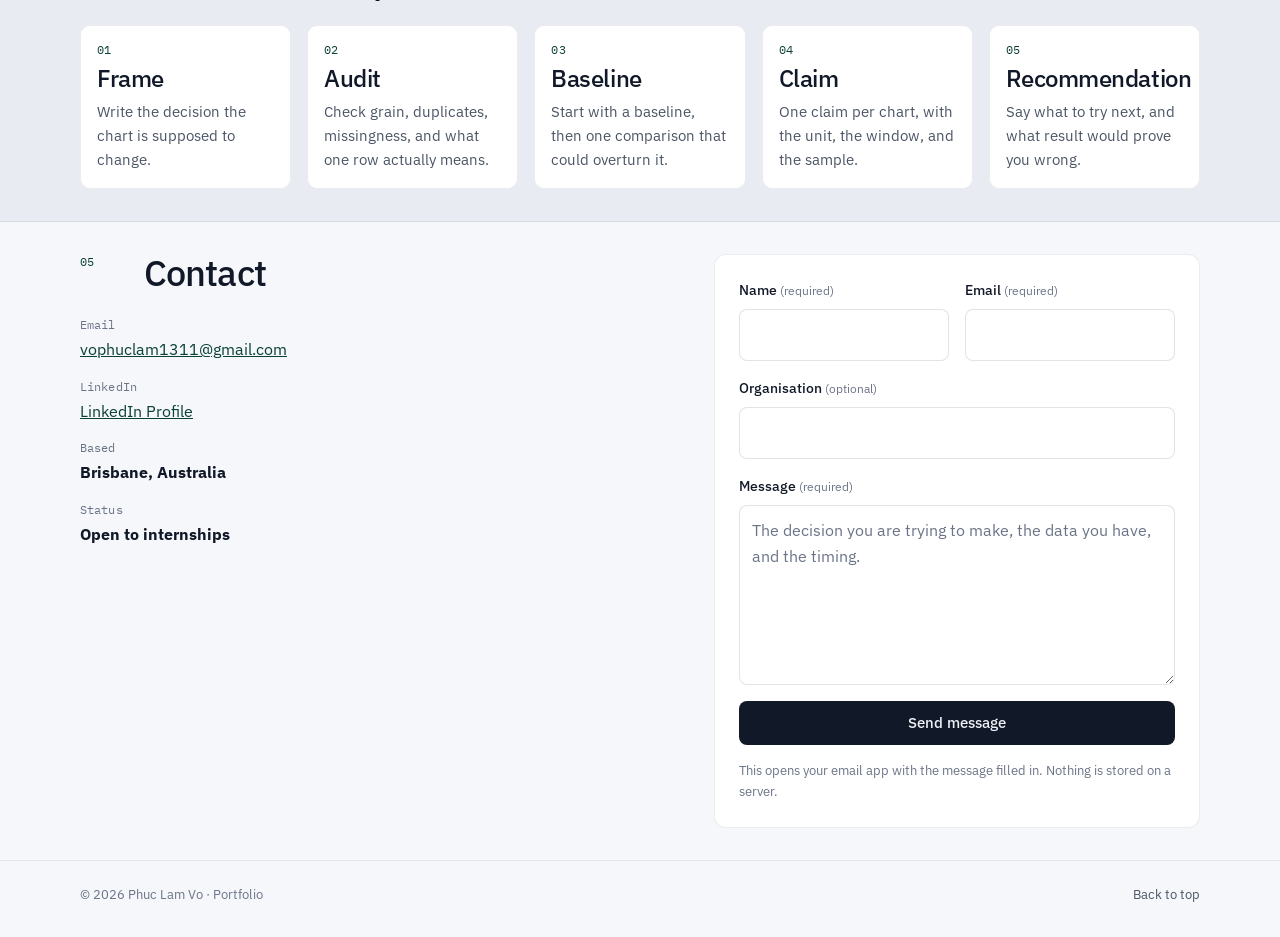
==== commit 2b193b56: "Fix typos, update case studies" ====
--- a/index.html
+++ b/index.html
@@ -46,14 +46,11 @@
         <div class="hero-actions">
           <a class="btn btn-primary" href="#projects">View case studies</a>
           <a class="btn btn-ghost" href="#contact">Contact</a>
+          <a class="btn btn-ghost" href="https://github.com/volam1311" rel="noopener">View GitHub profile</a>
         </div>
         <p class="availability">Open to internships</p>
       </div>
     </section>
-
-
-
-
 
     <section class="section" id="projects">
       <div class="wrap">
@@ -75,95 +72,146 @@
         </div>
         <div class="project-list">
           <article class="project" data-tags="python visual">
-            <p class="kicker">Python · scikit-learn</p>
-            <h3>Who should Sydney Bank call first?</h3>
-            <p>Ranked 1,600 customers by churn risk so a retention team could spend one list on people who already look like those who left.</p>
-            <dl class="kpis">
-              <div>
-                <dt>Base rate</dt>
-                <dd>18.6%</dd>
-              </div>
-              <div>
-                <dt>Top 10%</dt>
-                <dd>59%</dd>
-              </div>
-              <div>
-                <dt>Lift</dt>
-                <dd>3.2×</dd>
-              </div>
-            </dl>
-            <div class="case case-links">
-              <a class="case-link" href="https://github.com/volam1311/Sydney-Bank-Churn-Prediction" rel="noopener">GitHub</a>
+            <a class="project-thumb" href="studies/sydney-bank.html">
+              <img src="assets/figures/churn-tenure.png" width="591" height="470" alt="Heatmap of churn rate by tenure and recent transactions. Short tenure and low activity is 40.1%.">
+            </a>
+            <div class="project-body">
+              <div class="project-meta">
+                <p class="kicker">Python · scikit-learn</p>
+                <ul class="tags">
+                  <li>Python</li>
+                  <li>Visuals</li>
+                </ul>
+              </div>
+              <h3><a href="studies/sydney-bank.html">Who should Sydney Bank call first?</a></h3>
+              <p>Logistic regression ranks 1,600 customers for a 160-person call list. On held-out customers it reaches ROC-AUC 0.78, against 0.50 for an everyone-stays baseline. Group project: I led it and wrote the exploratory analysis and the report.</p>
+              <dl class="kpis">
+                <div>
+                  <dt>Base rate</dt>
+                  <dd>18.6%</dd>
+                </div>
+                <div>
+                  <dt>Top 10%</dt>
+                  <dd>59%</dd>
+                </div>
+                <div>
+                  <dt>Lift</dt>
+                  <dd>3.2×</dd>
+                </div>
+              </dl>
+              <div class="case-links">
+                <a class="case-link" href="studies/sydney-bank.html">Case study</a>
+                <a class="case-link" href="https://github.com/volam1311/Sydney-Bank-Churn-Prediction" rel="noopener">GitHub</a>
+                <a class="case-link" href="https://canva.link/qdbknwbdt6eaqwg" rel="noopener">Presentation</a>
+              </div>
             </div>
           </article>
 
           <article class="project" data-tags="visual">
-            <p class="kicker">Power BI · DAX</p>
-            <h3>Which pizzas were carrying the menu?</h3>
-            <p>One year of orders for a pizza restaurant, modelled in Power BI, to see what to keep, what to review, and when the kitchen is busy.</p>
-            <dl class="kpis">
-              <div>
-                <dt>Revenue</dt>
-                <dd>$818K</dd>
-              </div>
-              <div>
-                <dt>Orders</dt>
-                <dd>21.35K</dd>
-              </div>
-              <div>
-                <dt>XL and XXL</dt>
-                <dd>&lt;$10K</dd>
-              </div>
-            </dl>
-            <div class="case case-links">
-              <a class="case-link" href="https://github.com/volam1311/Pizza-Sales-Analysis" rel="noopener">GitHub</a>
+            <a class="project-thumb" href="studies/pizza-sales.html">
+              <img src="assets/figures/pizza-performance.png" width="1023" height="583" alt="Pizza sales dashboard. Brie Carre sold 490. XL and XXL are near zero next to Large at $0.38M.">
+            </a>
+            <div class="project-body">
+              <div class="project-meta">
+                <p class="kicker">Power BI · DAX</p>
+                <ul class="tags">
+                  <li>Visuals</li>
+                </ul>
+              </div>
+              <h3><a href="studies/pizza-sales.html">Which pizzas were carrying the menu?</a></h3>
+              <p>One year of Maven Analytics sample orders, $818K in total. XL and XXL together are under $10K of that, so the decision was to drop those sizes and review Brie Carre.</p>
+              <dl class="kpis">
+                <div>
+                  <dt>Revenue</dt>
+                  <dd>$818K</dd>
+                </div>
+                <div>
+                  <dt>Orders</dt>
+                  <dd>21.35K</dd>
+                </div>
+                <div>
+                  <dt>XL and XXL</dt>
+                  <dd>&lt;$10K</dd>
+                </div>
+              </dl>
+              <div class="case-links">
+                <a class="case-link" href="studies/pizza-sales.html">Case study</a>
+                <a class="case-link" href="https://github.com/volam1311/Pizza-Sales-Analysis" rel="noopener">GitHub</a>
+                <a class="case-link" href="https://app.fabric.microsoft.com/view?r=eyJrIjoiZjRhYjFlMGQtYjYzOC00ZGJmLWE3ZTktMjJlNzExYWNlZjcwIiwidCI6ImVhNWI1ODBhLTIzMmEtNGUwNy05ZTJkLThjNjIwMGMxZDVmNCJ9" rel="noopener">Live dashboard</a>
+              </div>
             </div>
           </article>
 
           <article class="project" data-tags="python sql visual">
-            <p class="kicker">Python · dbt · Power BI</p>
-            <h3>Where did movie profit actually sit?</h3>
-            <p>An ELT pipeline from the TMDB API into DuckDB and Databricks, then a Power BI report on 9,672 films released since 2018.</p>
-            <dl class="kpis">
-              <div>
-                <dt>Films</dt>
-                <dd>9,672</dd>
-              </div>
-              <div>
-                <dt>Profit</dt>
-                <dd>$118bn</dd>
-              </div>
-              <div>
-                <dt>ROI</dt>
-                <dd>168%</dd>
-              </div>
-            </dl>
-            <div class="case case-links">
-              <a class="case-link" href="https://github.com/volam1311/Movie-Analysis" rel="noopener">GitHub</a>
-              <a class="case-link" href="https://app.powerbi.com/view?r=eyJrIjoiY2UyYzdlYjMtZWRmMy00ZTU4LTgyZTEtZjM1YWY1MTcwNmUxIiwidCI6ImVhNWI1ODBhLTIzMmEtNGUwNy05ZTJkLThjNjIwMGMxZDVmNCJ9" rel="noopener">Live dashboard</a>
+            <a class="project-thumb is-focus-lower" href="studies/movie-pipeline.html">
+              <img src="assets/figures/movies-profit.png" width="1647" height="928" alt="Movie budget and revenue dashboard. Profit falls from about $23bn in 2019 to about $2bn in 2020.">
+            </a>
+            <div class="project-body">
+              <div class="project-meta">
+                <p class="kicker">SQL · dbt · Python</p>
+                <ul class="tags">
+                  <li>SQL</li>
+                  <li>Python</li>
+                  <li>Visuals</li>
+                </ul>
+              </div>
+              <h3><a href="studies/movie-pipeline.html">Where did movie profit actually sit?</a></h3>
+              <p>Weekly ELT from TMDB. Missing budgets and revenues arrive as zeros and are stored as null, and profit is summed only where both figures exist. The read that survives that filter is the 2020 drop, from about $23bn to about $2bn.</p>
+              <dl class="kpis">
+                <div>
+                  <dt>Films</dt>
+                  <dd>9,672</dd>
+                </div>
+                <div>
+                  <dt>Profit</dt>
+                  <dd>$118bn</dd>
+                </div>
+                <div>
+                  <dt>ROI</dt>
+                  <dd>168%</dd>
+                </div>
+              </dl>
+              <div class="case-links">
+                <a class="case-link" href="studies/movie-pipeline.html">Case study</a>
+                <a class="case-link" href="https://github.com/volam1311/Movie-Analysis" rel="noopener">GitHub</a>
+                <a class="case-link" href="https://app.powerbi.com/view?r=eyJrIjoiY2UyYzdlYjMtZWRmMy00ZTU4LTgyZTEtZjM1YWY1MTcwNmUxIiwidCI6ImVhNWI1ODBhLTIzMmEtNGUwNy05ZTJkLThjNjIwMGMxZDVmNCJ9" rel="noopener">Live dashboard</a>
+              </div>
             </div>
           </article>
 
           <article class="project" data-tags="r visual">
-            <p class="kicker">R · regressionmodelling</p>
-            <h3>Which cup keeps hot water hot?</h3>
-            <p>A balanced experiment on cup type, lid, and fill volume, modelled in R, to see what actually slows heat loss over five minutes.</p>
-            <dl class="kpis">
-              <div>
-                <dt>Paper vs ceramic</dt>
-                <dd>−8°C</dd>
-              </div>
-              <div>
-                <dt>No lid</dt>
-                <dd>+4.5°C</dd>
-              </div>
-              <div>
-                <dt>Variance fit</dt>
-                <dd>99.8%</dd>
-              </div>
-            </dl>
-            <div class="case case-links">
-              <a class="case-link" href="https://github.com/volam1311/Water-Temperature-Analyzer" rel="noopener">GitHub</a>
+            <a class="project-thumb" href="studies/cup-experiment.html">
+              <img src="assets/figures/cup-type.png" width="2384" height="1788" alt="Box plot of temperature drop after five minutes. Paper cups lose less heat than ceramic cups.">
+            </a>
+            <div class="project-body">
+              <div class="project-meta">
+                <p class="kicker">R · regression</p>
+                <ul class="tags">
+                  <li>R</li>
+                  <li>Visuals</li>
+                </ul>
+              </div>
+              <h3><a href="studies/cup-experiment.html">Which cup keeps hot water hot?</a></h3>
+              <p>A 2×2×3 experiment, 36 trials. Over five minutes, paper loses about 8°C less than ceramic, and a lid saves about 4.5°C. R² = 0.998 because the factors were assigned and there were only a few of them.</p>
+              <dl class="kpis">
+                <div>
+                  <dt>Paper vs ceramic</dt>
+                  <dd>−8°C</dd>
+                </div>
+                <div>
+                  <dt>No lid</dt>
+                  <dd>+4.5°C</dd>
+                </div>
+                <div>
+                  <dt>Variance fit</dt>
+                  <dd>99.8%</dd>
+                </div>
+              </dl>
+              <div class="case-links">
+                <a class="case-link" href="studies/cup-experiment.html">Case study</a>
+                <a class="case-link" href="https://github.com/volam1311/Water-Temperature-Analyzer" rel="noopener">GitHub</a>
+                <a class="case-link" href="https://drive.google.com/file/d/1KeeSA3Wh5qqUMcALg0jWJhttERwO6RMR/view?usp=sharing" rel="noopener">Presentation</a>
+              </div>
             </div>
           </article>
         </div>
@@ -217,7 +265,7 @@
           <p class="index">03</p>
           <div>
             <h2>Skills</h2>
-            <p class="lede">Tools from the case studies, plus languages from the degree</p>
+            <p class="lede">Tools that show up in the case studies</p>
           </div>
         </header>
         <div class="skill-grid">
@@ -239,8 +287,6 @@
               <li>SQL</li>
               <li>R</li>
               <li>JavaScript</li>
-              <li>Java</li>
-              <li>C#</li>
             </ul>
           </article>
           <article class="skill">
@@ -248,9 +294,6 @@
             <p>Train a model, then keep it only if it beats a baseline.</p>
             <ul class="chips">
               <li>scikit-learn</li>
-              <li>PyTorch</li>
-              <li>Hugging Face</li>
-              <li>OpenAI API</li>
             </ul>
           </article>
           <article class="skill">
@@ -268,6 +311,7 @@
             </ul>
           </article>
         </div>
+        <p class="skill-aside">From coursework, not yet a case study: Java, C#, PyTorch, Hugging Face, and the OpenAI API.</p>
       </div>
     </section>
     <section class="section band" id="approach">
@@ -291,17 +335,17 @@
           </li>
           <li>
             <span class="step-num">03</span>
-            <h3>Analyse</h3>
+            <h3>Baseline</h3>
             <p>Start with a baseline, then one comparison that could overturn it.</p>
           </li>
           <li>
             <span class="step-num">04</span>
-            <h3>Show</h3>
+            <h3>Claim</h3>
             <p>One claim per chart, with the unit, the window, and the sample.</p>
           </li>
           <li>
             <span class="step-num">05</span>
-            <h3>Recommend</h3>
+            <h3>Recommendation</h3>
             <p>Say what to try next, and what result would prove you wrong.</p>
           </li>
         </ol>
@@ -327,7 +371,7 @@
             </li>
             <li>
               <span>Based</span>
-              <strong>Brisbane, VietNam</strong>
+              <strong>Brisbane, Australia</strong>
             </li>
             <li>
               <span>Status</span>
--- a/css/styles.css
+++ b/css/styles.css
@@ -660,10 +660,14 @@
   min-width: 0;
   width: 100%;
   max-width: 100%;
-  padding: 16px;
   border: 1px solid var(--line);
   border-radius: var(--radius-card);
   background: var(--bg-raised);
+}
+
+.skill,
+.form-card {
+  padding: 16px;
 }
 
 .skill {
@@ -681,7 +685,7 @@
 }
 
 .skill p,
-.project > p,
+.project-body > p,
 .steps p,
 .timeline p,
 .record-degree > p,
@@ -831,21 +835,88 @@
 }
 
 .project-list {
-  align-items: stretch;
+  align-items: start;
 }
 
 .project {
   display: flex;
   flex-direction: column;
-  gap: 12px;
+  gap: 0;
+  overflow: hidden;
   transition: border-color 140ms var(--ease), background-color 140ms var(--ease);
 }
 
+.project-thumb {
+  display: block;
+  aspect-ratio: 16 / 10;
+  background: #fff;
+  border-bottom: 1px solid var(--line);
+}
+
+.project-thumb img {
+  display: block;
+  width: 100%;
+  height: 100%;
+  object-fit: contain;
+  object-position: center;
+}
+
+.project-thumb.is-focus-lower {
+  aspect-ratio: 2.15 / 1;
+}
+
+.project-thumb.is-focus-lower img {
+  object-fit: cover;
+  object-position: center bottom;
+}
+
+.project-body {
+  display: flex;
+  flex-direction: column;
+  gap: 8px;
+  padding: 14px 16px 16px;
+}
+
+.project-meta {
+  display: flex;
+  flex-wrap: wrap;
+  align-items: center;
+  gap: 6px 10px;
+}
+
+.project h3 a {
+  color: inherit;
+  text-decoration: none;
+}
+
+.project h3 a:hover {
+  text-decoration: underline;
+}
+
+.tags {
+  display: flex;
+  flex-wrap: wrap;
+  gap: 6px;
+  list-style: none;
+  padding: 0;
+}
+
+.tags li {
+  padding: 2px 8px;
+  border: 1px solid var(--line);
+  border-radius: 6px;
+  background: var(--bg);
+  color: var(--secondary);
+  font-family: var(--mono);
+  font-size: 11px;
+  line-height: 16px;
+}
+
 .project .kpis {
   display: grid;
   grid-template-columns: repeat(3, minmax(0, 1fr));
-  gap: 12px 16px;
-  margin-top: auto;
+  gap: 8px 12px;
+  margin-top: 4px;
 }
 
 .project .kpis div {
@@ -1293,10 +1364,13 @@
   }
 
   .skill,
-  .project,
   .form-card,
   .chart-card {
     padding: 24px;
+  }
+
+  .project-body {
+    padding: 14px 16px 16px;
   }
 
   .footer-inner {
@@ -1392,6 +1466,95 @@
   }
 }
 
+.back-link {
+  font-size: 14px;
+  font-weight: 500;
+  text-decoration: none;
+}
+
+.study {
+  display: grid;
+  gap: 24px;
+  max-width: 820px;
+}
+
+.study-head {
+  display: grid;
+  gap: 8px;
+}
+
+.study h1 {
+  font-size: clamp(28px, 4vw, 40px);
+}
+
+.study-head > p:not(.kicker) {
+  max-width: 68ch;
+  color: var(--secondary);
+}
+
+
+.study-figure {
+  margin: 0;
+  border: 1px solid var(--line);
+  border-radius: var(--radius-card);
+  background: #fff;
+  overflow: hidden;
+}
+
+.study-figure img {
+  display: block;
+  width: 100%;
+  height: auto;
+}
+
+.study-figure figcaption {
+  padding: 10px 14px 12px;
+  border-top: 1px solid var(--line);
+  color: var(--secondary);
+  font-size: 14px;
+}
+
+.method {
+  list-style: none;
+  padding: 0;
+  border-top: 1px solid var(--line);
+}
+
+.method li {
+  display: grid;
+  gap: 4px;
+  padding-block: 16px;
+  border-bottom: 1px solid var(--line);
+}
+
+.method h3 {
+  font-family: var(--mono);
+  font-size: 12px;
+  font-weight: 500;
+  letter-spacing: 0.01em;
+  color: var(--accent-deep);
+}
+
+.method p {
+  color: var(--secondary);
+  font-size: 15px;
+}
+
+.skill-aside {
+  margin-top: 16px;
+  max-width: 68ch;
+  color: var(--muted);
+  font-size: 14px;
+}
+
+@media (min-width: 40rem) {
+  .method li {
+    grid-template-columns: 8.5rem minmax(0, 1fr);
+    gap: 8px 20px;
+    align-items: start;
+  }
+}
+
 @media print {
   .site-header,
   .chart-card,
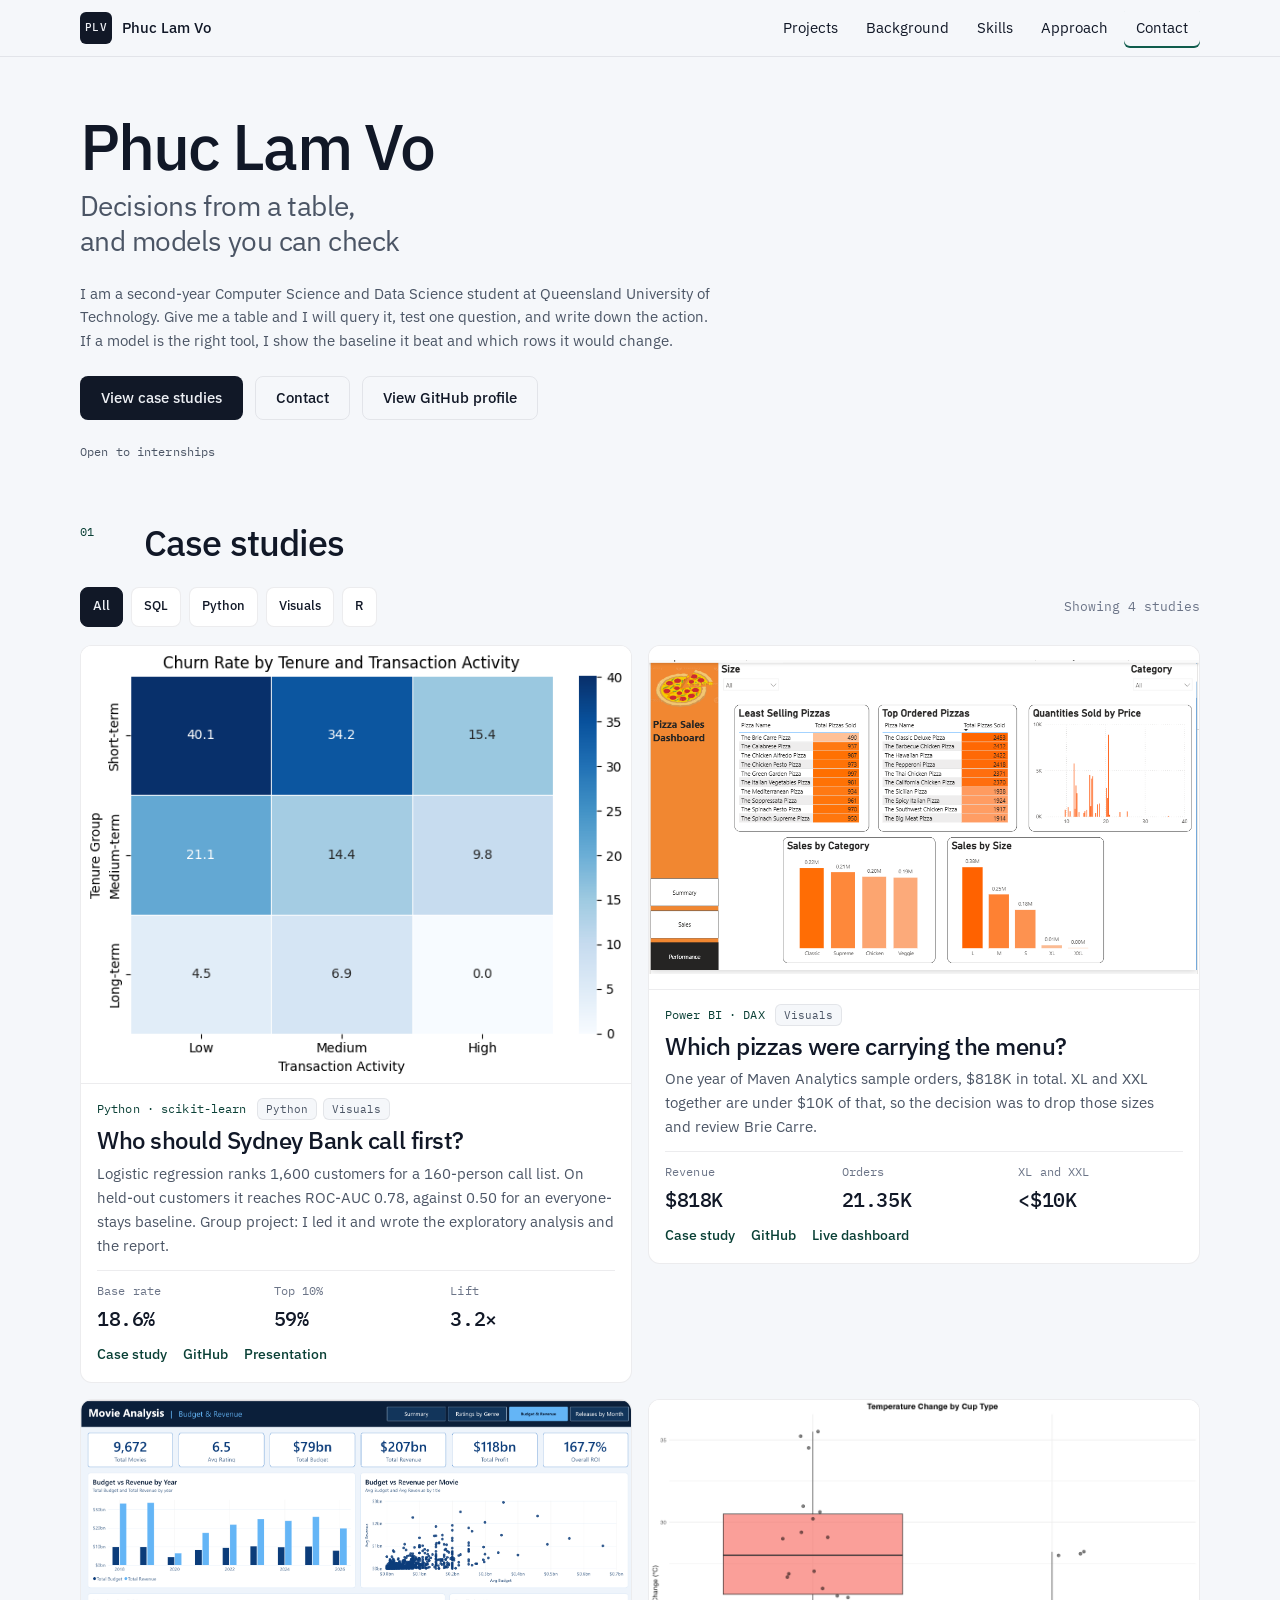
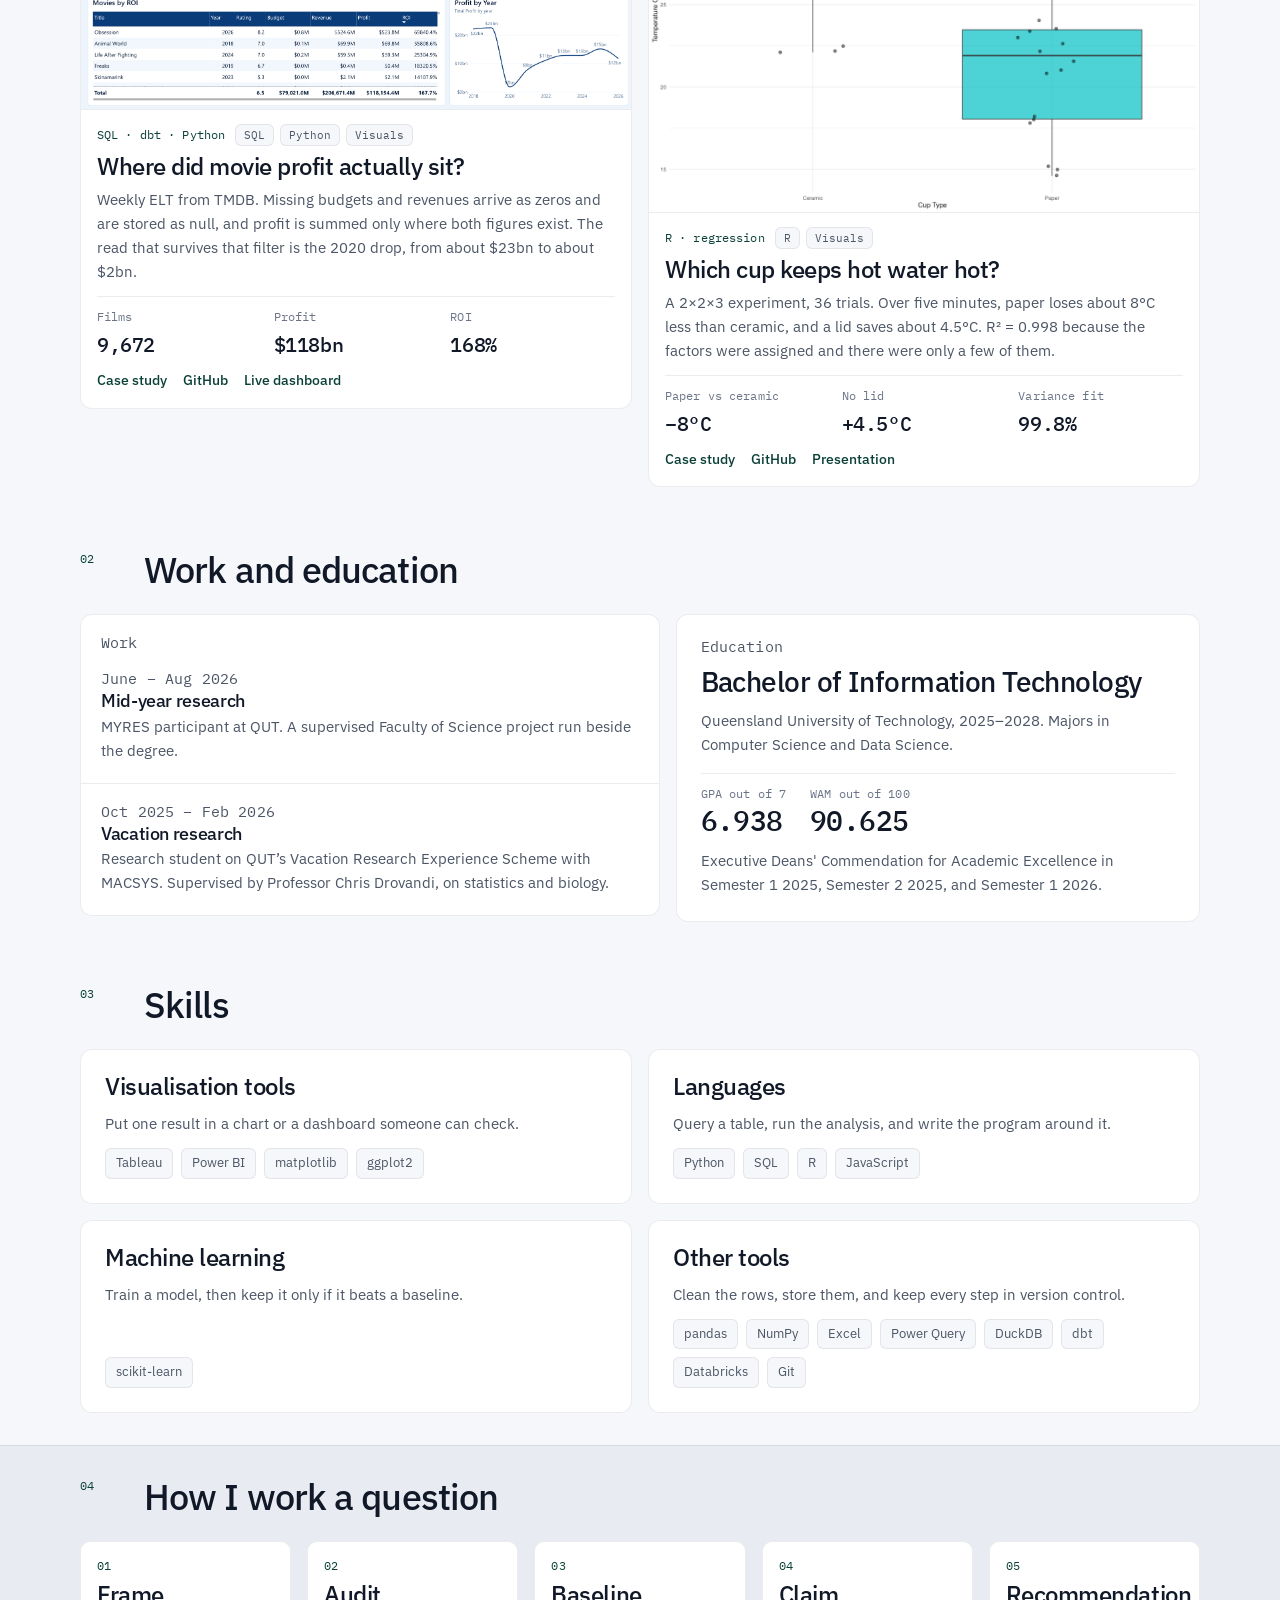
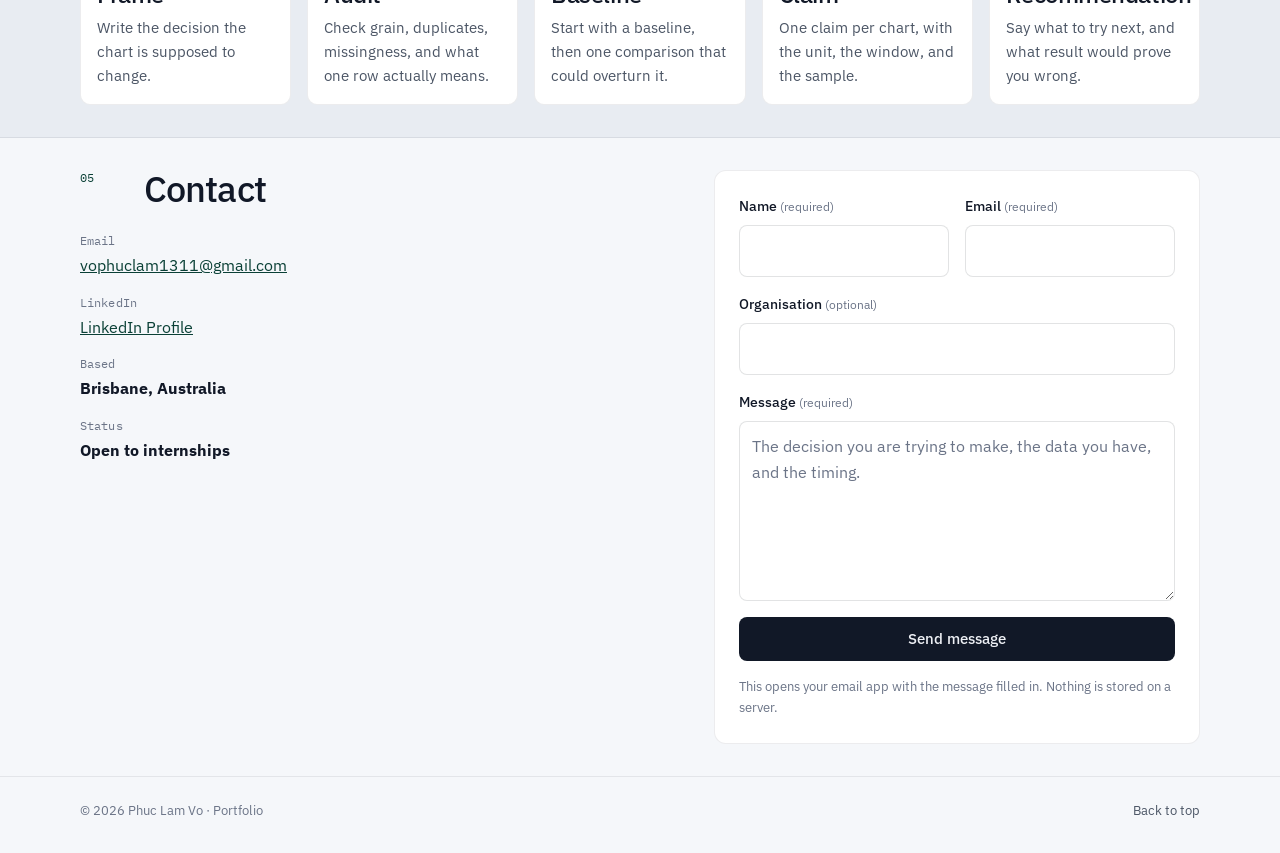
==== commit 13976cdf: "Fix the typos" ====
--- a/index.html
+++ b/index.html
@@ -265,7 +265,6 @@
           <p class="index">03</p>
           <div>
             <h2>Skills</h2>
-            <p class="lede">Tools that show up in the case studies</p>
           </div>
         </header>
         <div class="skill-grid">
@@ -311,7 +310,6 @@
             </ul>
           </article>
         </div>
-        <p class="skill-aside">From coursework, not yet a case study: Java, C#, PyTorch, Hugging Face, and the OpenAI API.</p>
       </div>
     </section>
     <section class="section band" id="approach">
